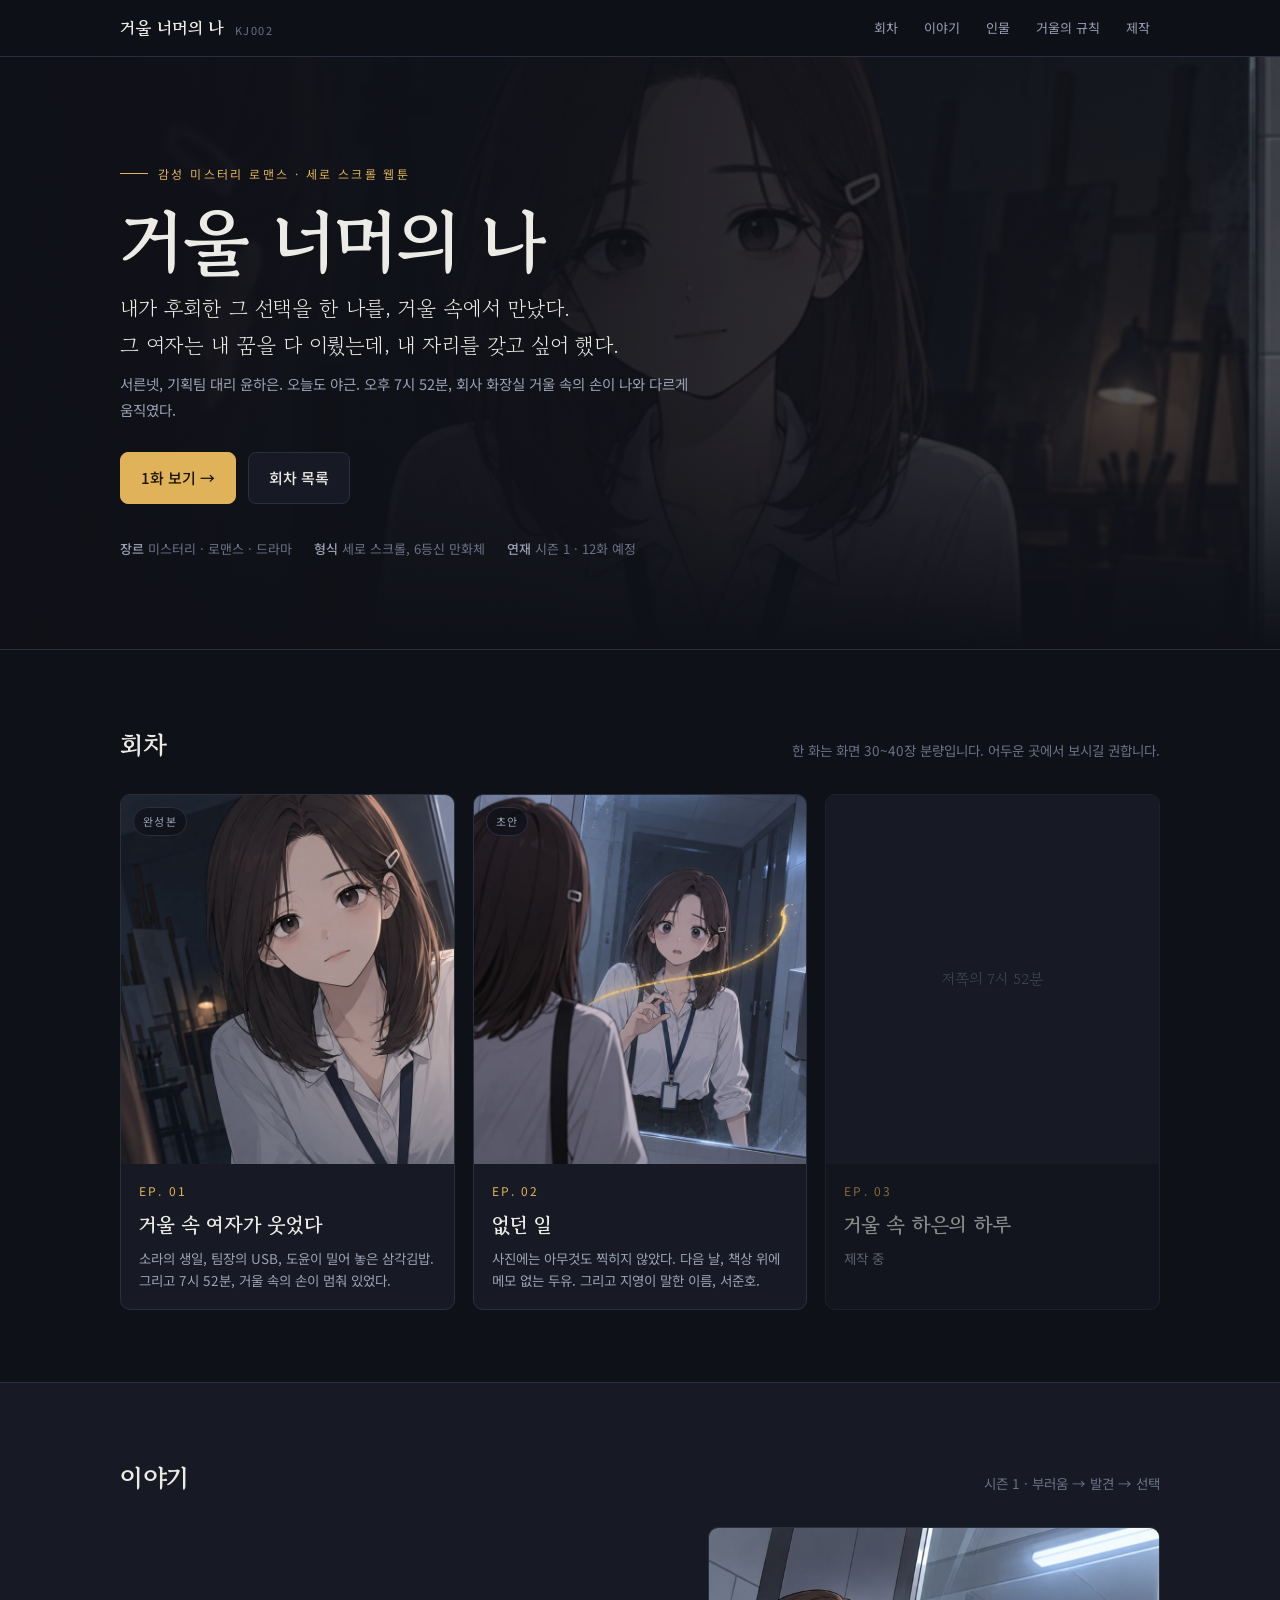
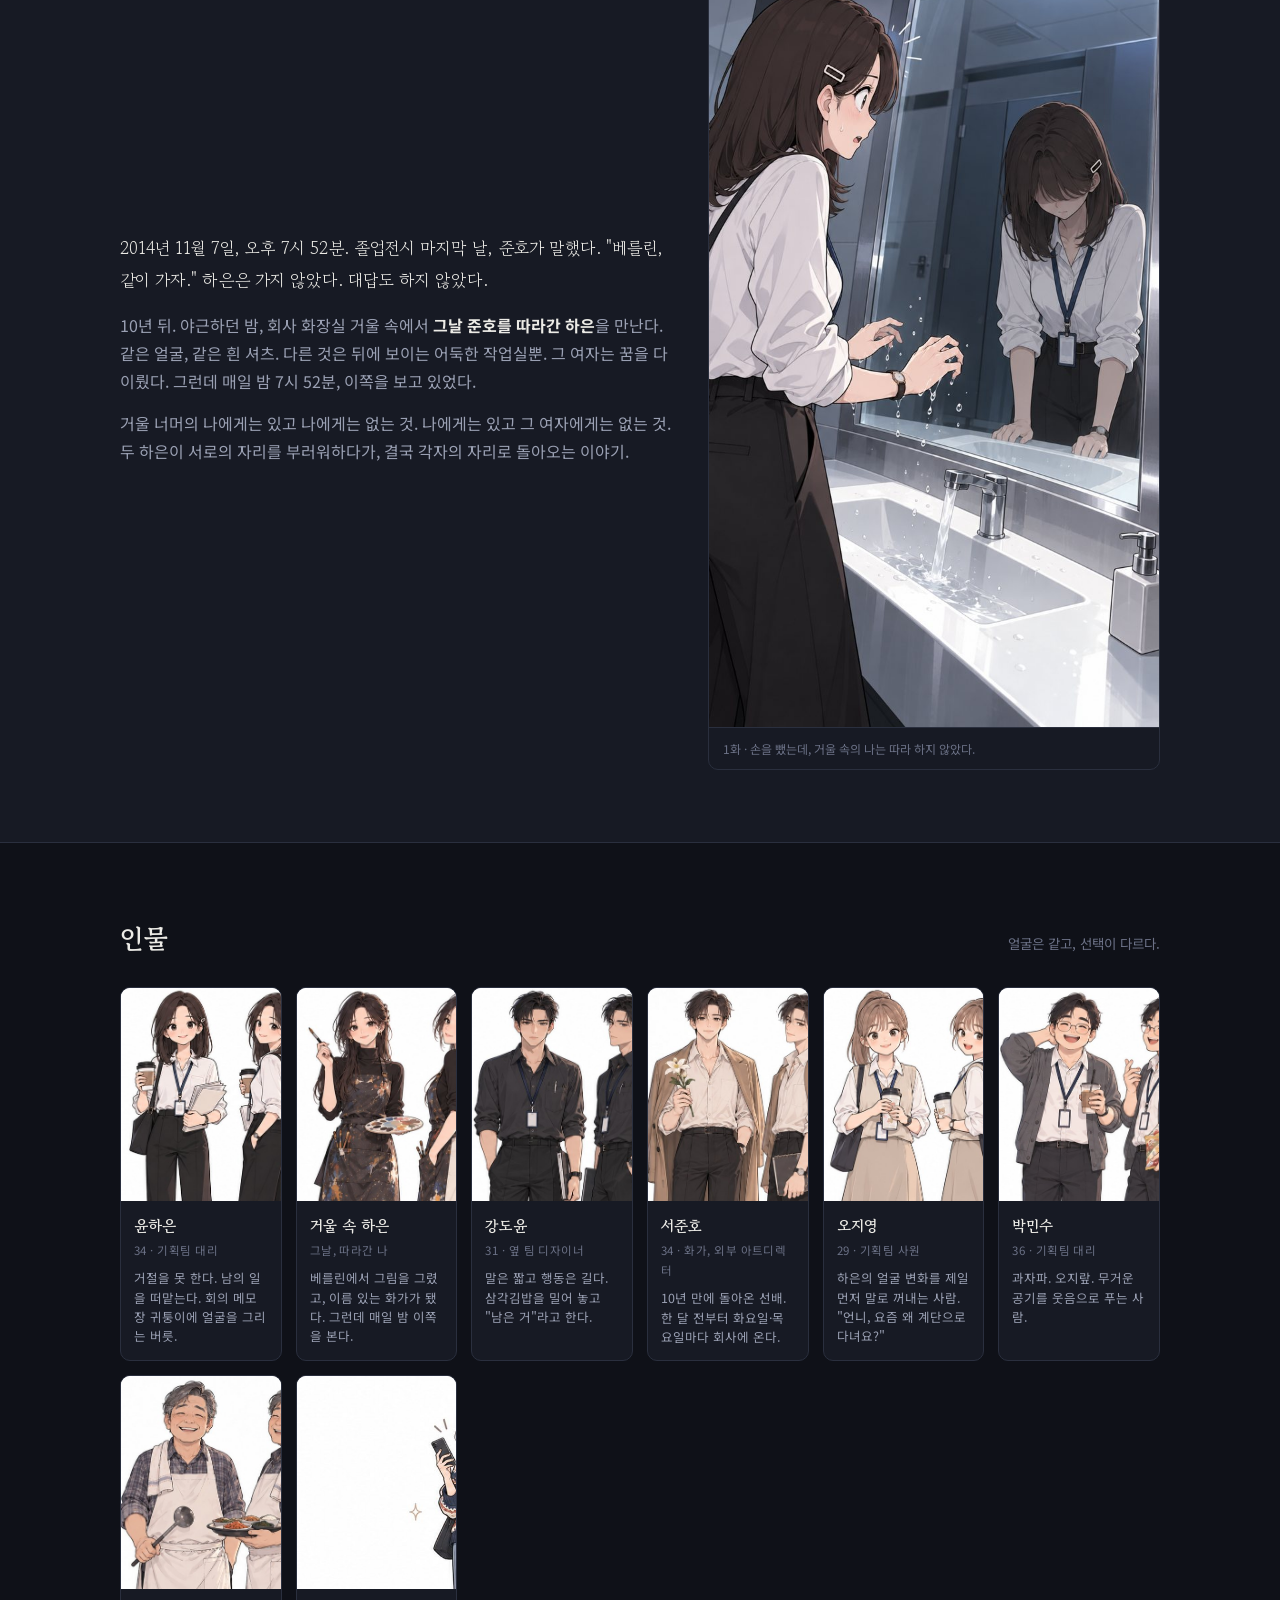
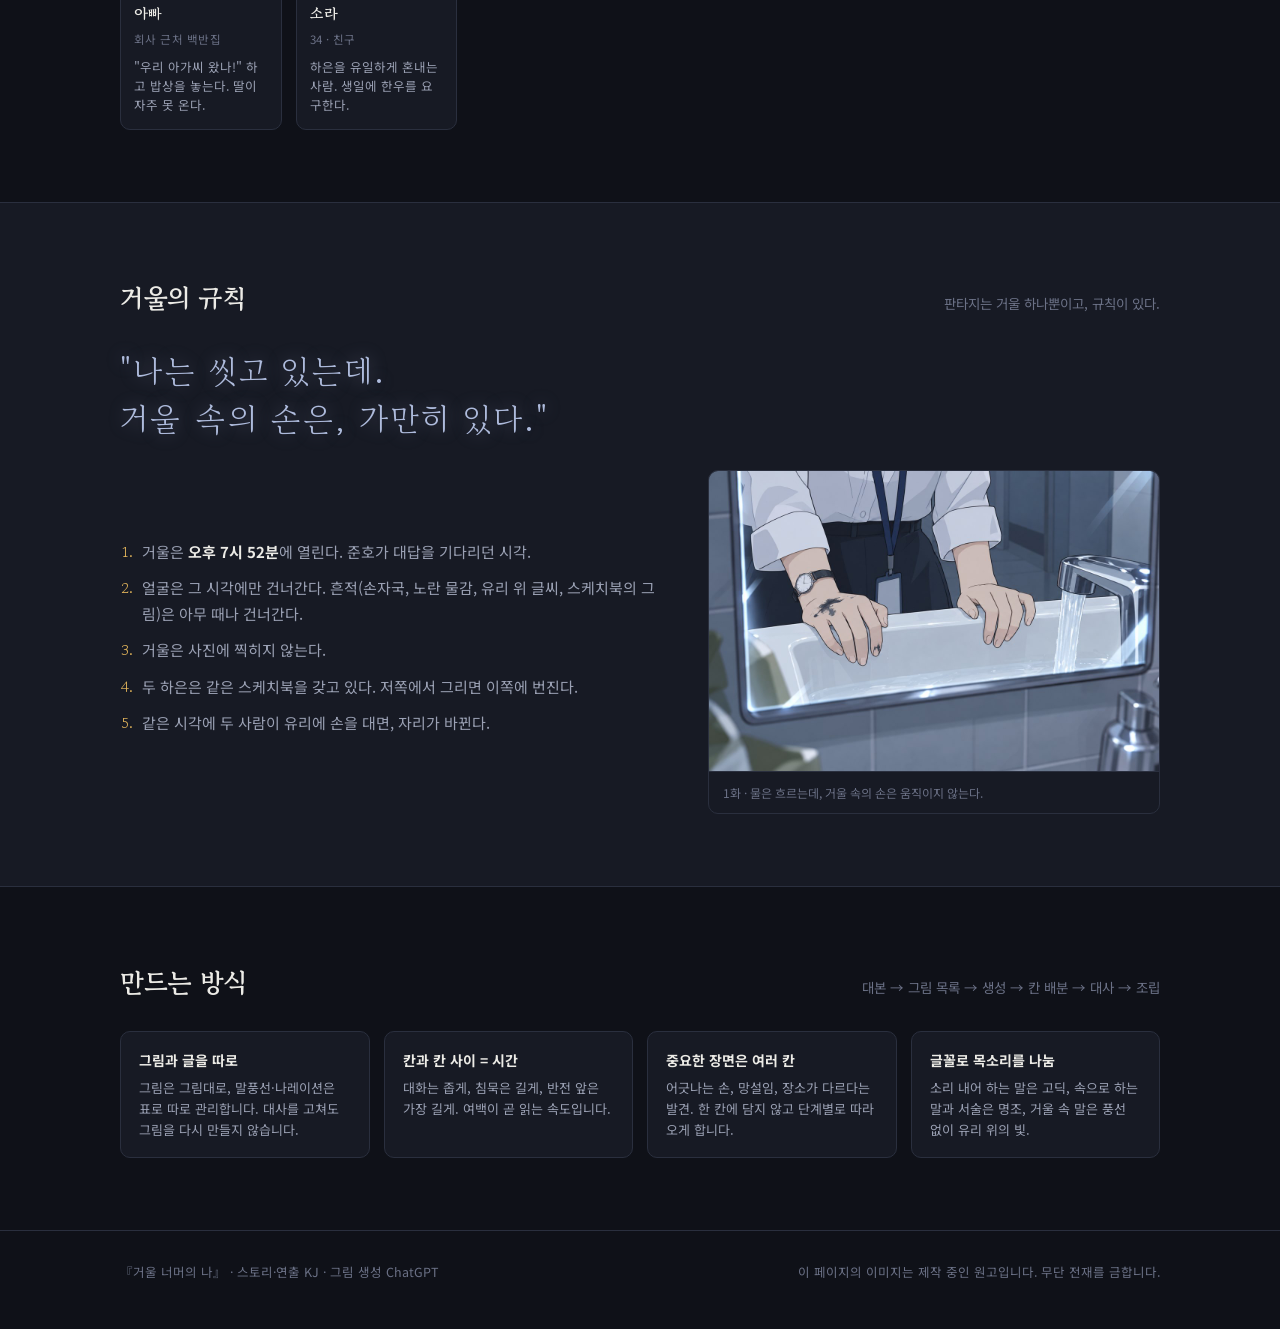
==== web/v1/index.html @ 0a0735a5 "거울 너머의 나 — 1화 완성본, 2화 초안, 소개 페이지 v1 Co-Authored-By: Claude Fable 5.1 <noreply@anthropic.com>" ====
<!doctype html>
<html lang="ko">
<head>
<meta charset="utf-8">
<meta name="viewport" content="width=device-width, initial-scale=1">
<title>거울 너머의 나</title>
<meta name="description" content="야근하던 밤, 회사 화장실 거울 속의 내가 나와 다르게 움직였다. 감성 미스터리 로맨스 웹툰 『거울 너머의 나』 소개 페이지.">
<meta property="og:title" content="거울 너머의 나">
<meta property="og:description" content="내가 후회한 그 선택을 한 나를, 거울 속에서 만났다.">
<meta property="og:image" content="img/hero/mirror.jpg">
<link rel="preconnect" href="https://fonts.googleapis.com">
<link rel="preconnect" href="https://fonts.gstatic.com" crossorigin>
<link href="https://fonts.googleapis.com/css2?family=Gowun+Batang:wght@400;700&family=Noto+Sans+KR:wght@400;500;700&display=swap" rel="stylesheet">
<link rel="stylesheet" href="style.css">
</head>
<body>

<header class="top">
  <div class="wrap">
    <a class="brand" href="./">거울 너머의 나<small>KJ002</small></a>
    <nav class="nav" aria-label="목차">
      <a href="#episodes">회차</a>
      <a href="#story">이야기</a>
      <a href="#cast">인물</a>
      <a href="#mirror">거울의 규칙</a>
      <a href="#how">제작</a>
    </nav>
  </div>
</header>

<section class="hero" style="padding:0">
  <div class="hero-art" role="img" aria-label="거울 속에서 이쪽을 바라보는 하은"></div>
  <div class="wrap">
    <span class="eyebrow">감성 미스터리 로맨스 · 세로 스크롤 웹툰</span>
    <h1 class="title">거울 너머의 나</h1>
    <p class="logline">내가 후회한 그 선택을 한 나를, 거울 속에서 만났다.<br>그 여자는 내 꿈을 다 이뤘는데, 내 자리를 갖고 싶어 했다.</p>
    <p class="sub">서른넷, 기획팀 대리 윤하은. 오늘도 야근. 오후 7시 52분, 회사 화장실 거울 속의 손이 나와 다르게 움직였다.</p>
    <div class="cta">
      <a class="btn primary" href="ep01.html">1화 보기 →</a>
      <a class="btn" href="#episodes">회차 목록</a>
    </div>
    <div class="meta">
      <span><b>장르</b> 미스터리 · 로맨스 · 드라마</span>
      <span><b>형식</b> 세로 스크롤, 6등신 만화체</span>
      <span><b>연재</b> 시즌 1 · 12화 예정</span>
    </div>
  </div>
</section>

<section id="episodes">
  <div class="wrap">
    <div class="sec-head"><h2>회차</h2><p>한 화는 화면 30~40장 분량입니다. 어두운 곳에서 보시길 권합니다.</p></div>
    <div class="episodes">
      <a class="ep" href="ep01.html">
        <span class="tag">완성본</span>
        <div class="cover"><img src="img/hero/ep01-cover.jpg" alt="1화 표지 — 거울 속에서 얼굴을 드는 하은" loading="lazy"></div>
        <div class="body">
          <div class="num">EP. 01</div>
          <h3>거울 속 여자가 웃었다</h3>
          <p>소라의 생일, 팀장의 USB, 도윤이 밀어 놓은 삼각김밥. 그리고 7시 52분, 거울 속의 손이 멈춰 있었다.</p>
        </div>
      </a>
      <a class="ep" href="ep02.html">
        <span class="tag">초안</span>
        <div class="cover"><img src="img/hero/ep02-cover.jpg" alt="2화 표지 — 유리 위에 저절로 써지는 글씨" loading="lazy"></div>
        <div class="body">
          <div class="num">EP. 02</div>
          <h3>없던 일</h3>
          <p>사진에는 아무것도 찍히지 않았다. 다음 날, 책상 위에 메모 없는 두유. 그리고 지영이 말한 이름, 서준호.</p>
        </div>
      </a>
      <div class="ep soon" aria-hidden="true">
        <div class="cover">저쪽의 7시 52분</div>
        <div class="body">
          <div class="num">EP. 03</div>
          <h3>거울 속 하은의 하루</h3>
          <p>제작 중</p>
        </div>
      </div>
    </div>
  </div>
</section>

<section id="story" style="background:var(--ink);border-block:1px solid var(--line)">
  <div class="wrap">
    <div class="sec-head"><h2>이야기</h2><p>시즌 1 · 부러움 → 발견 → 선택</p></div>
    <div class="rules">
      <div>
        <p class="serif" style="font-size:17px;line-height:1.85;margin:0 0 16px">
          2014년 11월 7일, 오후 7시 52분. 졸업전시 마지막 날, 준호가 말했다. "베를린, 같이 가자." 하은은 가지 않았다. 대답도 하지 않았다.
        </p>
        <p style="color:var(--muted);margin:0 0 14px">
          10년 뒤. 야근하던 밤, 회사 화장실 거울 속에서 <b style="color:var(--text)">그날 준호를 따라간 하은</b>을 만난다. 같은 얼굴, 같은 흰 셔츠. 다른 것은 뒤에 보이는 어둑한 작업실뿐. 그 여자는 꿈을 다 이뤘다. 그런데 매일 밤 7시 52분, 이쪽을 보고 있었다.
        </p>
        <p style="color:var(--muted);margin:0">
          거울 너머의 나에게는 있고 나에게는 없는 것. 나에게는 있고 그 여자에게는 없는 것. 두 하은이 서로의 자리를 부러워하다가, 결국 각자의 자리로 돌아오는 이야기.
        </p>
      </div>
      <figure>
        <img src="img/hero/hand.jpg" alt="손을 물에서 뺀 하은과, 따라 하지 않는 거울 속 하은" loading="lazy">
        <figcaption>1화 · 손을 뺐는데, 거울 속의 나는 따라 하지 않았다.</figcaption>
      </figure>
    </div>
  </div>
</section>

<section id="cast">
  <div class="wrap">
    <div class="sec-head"><h2>인물</h2><p>얼굴은 같고, 선택이 다르다.</p></div>
    <div class="cast">
      <div class="who"><div class="face"><img src="img/chars/haeun.jpg" alt="윤하은" loading="lazy"></div><div class="body"><b>윤하은</b><small>34 · 기획팀 대리</small><p>거절을 못 한다. 남의 일을 떠맡는다. 회의 메모장 귀퉁이에 얼굴을 그리는 버릇.</p></div></div>
      <div class="who"><div class="face"><img src="img/chars/mirror.jpg" alt="거울 속 하은" loading="lazy"></div><div class="body"><b>거울 속 하은</b><small>그날, 따라간 나</small><p>베를린에서 그림을 그렸고, 이름 있는 화가가 됐다. 그런데 매일 밤 이쪽을 본다.</p></div></div>
      <div class="who"><div class="face"><img src="img/chars/doyun.jpg" alt="강도윤" loading="lazy"></div><div class="body"><b>강도윤</b><small>31 · 옆 팀 디자이너</small><p>말은 짧고 행동은 길다. 삼각김밥을 밀어 놓고 "남은 거"라고 한다.</p></div></div>
      <div class="who"><div class="face"><img src="img/chars/junho.jpg" alt="서준호" loading="lazy"></div><div class="body"><b>서준호</b><small>34 · 화가, 외부 아트디렉터</small><p>10년 만에 돌아온 선배. 한 달 전부터 화요일·목요일마다 회사에 온다.</p></div></div>
      <div class="who"><div class="face"><img src="img/chars/jiyoung.jpg" alt="오지영" loading="lazy"></div><div class="body"><b>오지영</b><small>29 · 기획팀 사원</small><p>하은의 얼굴 변화를 제일 먼저 말로 꺼내는 사람. "언니, 요즘 왜 계단으로 다녀요?"</p></div></div>
      <div class="who"><div class="face"><img src="img/chars/minsu.jpg" alt="박민수" loading="lazy"></div><div class="body"><b>박민수</b><small>36 · 기획팀 대리</small><p>과자파. 오지랖. 무거운 공기를 웃음으로 푸는 사람.</p></div></div>
      <div class="who"><div class="face"><img src="img/chars/appa.jpg" alt="아빠" loading="lazy"></div><div class="body"><b>아빠</b><small>회사 근처 백반집</small><p>"우리 아가씨 왔나!" 하고 밥상을 놓는다. 딸이 자주 못 온다.</p></div></div>
      <div class="who"><div class="face"><img src="img/chars/sora.jpg" alt="소라" loading="lazy"></div><div class="body"><b>소라</b><small>34 · 친구</small><p>하은을 유일하게 혼내는 사람. 생일에 한우를 요구한다.</p></div></div>
    </div>
  </div>
</section>

<section id="mirror" style="background:var(--ink);border-block:1px solid var(--line)">
  <div class="wrap">
    <div class="sec-head"><h2>거울의 규칙</h2><p>판타지는 거울 하나뿐이고, 규칙이 있다.</p></div>
    <p class="quote">"나는 씻고 있는데.<br>거울 속의 손은, 가만히 있다."</p>
    <div class="rules">
      <ol>
        <li>거울은 <b style="color:var(--text)">오후 7시 52분</b>에 열린다. 준호가 대답을 기다리던 시각.</li>
        <li>얼굴은 그 시각에만 건너간다. 흔적(손자국, 노란 물감, 유리 위 글씨, 스케치북의 그림)은 아무 때나 건너간다.</li>
        <li>거울은 사진에 찍히지 않는다.</li>
        <li>두 하은은 같은 스케치북을 갖고 있다. 저쪽에서 그리면 이쪽에 번진다.</li>
        <li>같은 시각에 두 사람이 유리에 손을 대면, 자리가 바뀐다.</li>
      </ol>
      <figure>
        <img src="img/hero/sink.jpg" alt="거울 속, 세면대에 가만히 얹힌 손" loading="lazy">
        <figcaption>1화 · 물은 흐르는데, 거울 속의 손은 움직이지 않는다.</figcaption>
      </figure>
    </div>
  </div>
</section>

<section id="how">
  <div class="wrap">
    <div class="sec-head"><h2>만드는 방식</h2><p>대본 → 그림 목록 → 생성 → 칸 배분 → 대사 → 조립</p></div>
    <div class="how">
      <div><b>그림과 글을 따로</b><p>그림은 그림대로, 말풍선·나레이션은 표로 따로 관리합니다. 대사를 고쳐도 그림을 다시 만들지 않습니다.</p></div>
      <div><b>칸과 칸 사이 = 시간</b><p>대화는 좁게, 침묵은 길게, 반전 앞은 가장 길게. 여백이 곧 읽는 속도입니다.</p></div>
      <div><b>중요한 장면은 여러 칸</b><p>어긋나는 손, 망설임, 장소가 다르다는 발견. 한 칸에 담지 않고 단계별로 따라오게 합니다.</p></div>
      <div><b>글꼴로 목소리를 나눔</b><p>소리 내어 하는 말은 고딕, 속으로 하는 말과 서술은 명조, 거울 속 말은 풍선 없이 유리 위의 빛.</p></div>
    </div>
  </div>
</section>

<footer>
  <div class="wrap">
    <span>『거울 너머의 나』 · 스토리·연출 KJ · 그림 생성 ChatGPT</span>
    <span>이 페이지의 이미지는 제작 중인 원고입니다. 무단 전재를 금합니다.</span>
  </div>
</footer>

</body>
</html>
---- web/v1/style.css ----
/* 『거울 너머의 나』 소개 페이지 v1 — 밤의 사무실과 거울 너머의 램프 하나 */
:root{
  --night:#0f1118;      /* 페이지 바탕: 형광등 꺼진 사무실 */
  --ink:#171a24;        /* 카드·패널 */
  --ink-2:#1f2330;
  --line:#2a2f3e;
  --text:#ecebe6;
  --muted:#9aa0b3;
  --dim:#6b7186;
  --lamp:#e0b35a;       /* 거울 너머의 스탠드 불빛 */
  --lamp-soft:rgba(224,179,90,.14);
  --glass:#aebbdc;      /* 유리 위 글씨 */
  --max:1080px;
  color-scheme:dark;
}
*{box-sizing:border-box}
html{scroll-behavior:smooth}
body{margin:0;background:var(--night);color:var(--text);
  font-family:"Noto Sans KR",-apple-system,"Apple SD Gothic Neo",system-ui,sans-serif;
  font-size:16px;line-height:1.75;-webkit-font-smoothing:antialiased}
a{color:inherit}
img{max-width:100%;display:block}
.serif{font-family:"Gowun Batang","Apple Myungjo",serif}
.wrap{max-width:var(--max);margin:0 auto;padding-inline:20px}

/* ── 상단 */
.top{position:sticky;top:0;z-index:20;background:rgba(15,17,24,.82);backdrop-filter:blur(10px);border-bottom:1px solid var(--line)}
.top .wrap{display:flex;align-items:center;justify-content:space-between;gap:16px;height:56px}
.brand{font-family:"Gowun Batang",serif;font-weight:700;font-size:17px;letter-spacing:.02em;text-decoration:none}
.brand small{font-family:"Noto Sans KR",sans-serif;font-weight:400;font-size:11px;color:var(--dim);margin-left:10px;letter-spacing:.14em}
.nav{display:flex;gap:6px;flex-wrap:wrap}
.nav a{font-size:13px;color:var(--muted);text-decoration:none;padding:6px 10px;border-radius:999px}
.nav a:hover,.nav a[aria-current]{color:var(--text);background:var(--ink-2)}

/* ── 히어로 */
.hero{position:relative;overflow:hidden;border-bottom:1px solid var(--line)}
.hero-art{position:absolute;inset:0;background:url(img/hero/mirror.jpg) center 30%/cover no-repeat;opacity:.55;filter:saturate(.85)}
.hero-art::after{content:"";position:absolute;inset:0;
  background:linear-gradient(90deg,rgba(15,17,24,.96) 0%,rgba(15,17,24,.86) 42%,rgba(15,17,24,.35) 100%),
             linear-gradient(180deg,rgba(15,17,24,0) 55%,var(--night) 100%)}
.hero .wrap{position:relative;padding-block:96px 88px;max-width:var(--max)}
.eyebrow{display:inline-flex;align-items:center;gap:10px;font-size:12px;letter-spacing:.2em;color:var(--lamp);text-transform:uppercase}
.eyebrow::before{content:"";width:28px;height:1px;background:var(--lamp)}
h1.title{font-family:"Gowun Batang",serif;font-weight:700;font-size:clamp(40px,7vw,72px);line-height:1.08;margin:18px 0 10px;letter-spacing:-.01em;text-wrap:balance}
.logline{font-family:"Gowun Batang",serif;font-size:clamp(17px,2.2vw,21px);color:var(--text);max-width:34em;margin:0 0 8px;text-wrap:balance}
.sub{color:var(--muted);font-size:14.5px;max-width:40em;margin:0 0 30px}
.cta{display:flex;flex-wrap:wrap;gap:12px}
.btn{display:inline-flex;align-items:center;gap:8px;padding:12px 20px;border-radius:8px;text-decoration:none;font-weight:500;font-size:15px;border:1px solid var(--line);color:var(--text);background:var(--ink)}
.btn.primary{background:var(--lamp);color:#1a1405;border-color:var(--lamp)}
.btn.primary:hover{filter:brightness(1.06)}
.btn:hover{border-color:var(--muted)}
.meta{display:flex;flex-wrap:wrap;gap:8px 22px;margin-top:34px;font-size:13px;color:var(--dim)}
.meta b{color:var(--muted);font-weight:500}

/* ── 섹션 공통 */
section{padding-block:72px}
.sec-head{display:flex;align-items:baseline;justify-content:space-between;gap:16px;margin-bottom:26px;flex-wrap:wrap}
h2{font-family:"Gowun Batang",serif;font-size:26px;font-weight:700;margin:0;letter-spacing:-.01em}
.sec-head p{margin:0;color:var(--dim);font-size:13.5px}

/* ── 회차 */
.episodes{display:grid;grid-template-columns:repeat(auto-fit,minmax(280px,1fr));gap:18px}
.ep{position:relative;display:block;text-decoration:none;background:var(--ink);border:1px solid var(--line);border-radius:10px;overflow:hidden;transition:transform .2s,border-color .2s}
.ep:hover{transform:translateY(-3px);border-color:var(--muted)}
.ep .cover{aspect-ratio:9/10;overflow:hidden;background:var(--ink-2)}
.ep .cover img{width:100%;height:100%;object-fit:cover;object-position:center 30%;transition:transform .5s}
.ep:hover .cover img{transform:scale(1.03)}
.ep .body{padding:16px 18px 18px}
.ep .num{font-size:12px;letter-spacing:.18em;color:var(--lamp)}
.ep h3{font-family:"Gowun Batang",serif;font-size:20px;margin:6px 0 6px;font-weight:700}
.ep p{margin:0;color:var(--muted);font-size:13.5px;line-height:1.6}
.ep .tag{position:absolute;top:12px;left:12px;font-size:11px;letter-spacing:.12em;padding:4px 9px;border-radius:999px;background:rgba(15,17,24,.75);border:1px solid var(--line);color:var(--muted)}
.ep.soon{opacity:.55;pointer-events:none}
.ep.soon .cover{display:grid;place-items:center;color:var(--dim);font-family:"Gowun Batang",serif;font-size:15px}

/* ── 인물 */
.cast{display:grid;grid-template-columns:repeat(auto-fit,minmax(150px,1fr));gap:14px}
.who{background:var(--ink);border:1px solid var(--line);border-radius:10px;overflow:hidden}
.who .face{aspect-ratio:3/4;overflow:hidden;background:#fff}
.who .face img{width:100%;height:100%;object-fit:cover;object-position:top}
.who .body{padding:12px 13px 14px}
.who b{font-family:"Gowun Batang",serif;font-size:15px;display:block}
.who small{display:block;color:var(--dim);font-size:11.5px;margin-top:1px;letter-spacing:.04em}
.who p{margin:8px 0 0;font-size:12.5px;color:var(--muted);line-height:1.55}

/* ── 세계관: 거울의 규칙 */
.rules{display:grid;grid-template-columns:1.1fr .9fr;gap:36px;align-items:center}
.rules ol{margin:0;padding-left:1.2em;color:var(--muted);font-size:15px}
.rules li{margin:0 0 10px;padding-left:4px}
.rules li::marker{color:var(--lamp);font-family:"Gowun Batang",serif}
.rules figure{margin:0;border-radius:10px;overflow:hidden;border:1px solid var(--line);background:var(--ink)}
.rules figcaption{padding:10px 14px;font-size:12px;color:var(--dim);border-top:1px solid var(--line)}
.quote{font-family:"Gowun Batang",serif;font-size:clamp(22px,3.4vw,32px);line-height:1.5;color:var(--glass);letter-spacing:.06em;margin:0 0 28px;text-wrap:balance;
  text-shadow:0 0 18px rgba(174,187,220,.35)}

/* ── 제작 방식 */
.how{display:grid;grid-template-columns:repeat(auto-fit,minmax(220px,1fr));gap:14px}
.how div{background:var(--ink);border:1px solid var(--line);border-radius:10px;padding:16px 18px}
.how b{display:block;font-size:14px;margin-bottom:6px}
.how p{margin:0;font-size:13px;color:var(--muted);line-height:1.6}

footer{border-top:1px solid var(--line);padding-block:30px 46px;color:var(--dim);font-size:12.5px}
footer .wrap{display:flex;flex-wrap:wrap;gap:8px 24px;justify-content:space-between}

/* ── 뷰어 */
body.reader{background:#0a0b10}
.reader-top{position:sticky;top:0;z-index:20;background:rgba(10,11,16,.85);backdrop-filter:blur(10px);border-bottom:1px solid var(--line)}
.reader-top .wrap{display:flex;align-items:center;justify-content:space-between;height:52px;gap:12px;max-width:760px}
.reader-top .t{font-family:"Gowun Batang",serif;font-size:15px}
.reader-top .t small{color:var(--dim);font-family:"Noto Sans KR",sans-serif;font-size:12px;margin-left:8px}
.reader-top a{font-size:13px;color:var(--muted);text-decoration:none}
.strip{max-width:720px;margin:0 auto;padding:0}
.strip img{width:100%;height:auto;display:block}
.reader-nav{max-width:720px;margin:0 auto;padding:36px 20px 70px;display:flex;justify-content:space-between;gap:12px;flex-wrap:wrap}
.reader-nav .btn{flex:1;justify-content:center;min-width:140px}
.reader-note{max-width:720px;margin:0 auto;padding:18px 20px 0;font-size:12.5px;color:var(--dim)}
.totop{position:fixed;right:18px;bottom:18px;width:42px;height:42px;border-radius:50%;background:var(--ink);border:1px solid var(--line);color:var(--muted);display:grid;place-items:center;text-decoration:none;font-size:18px}

@media (max-width:760px){
  .hero .wrap{padding-block:64px 56px}
  .rules{grid-template-columns:1fr}
  section{padding-block:52px}
  .nav a{padding:6px 8px}
}
@media (prefers-reduced-motion:reduce){*{transition:none!important;scroll-behavior:auto}}
:focus-visible{outline:2px solid var(--lamp);outline-offset:2px}
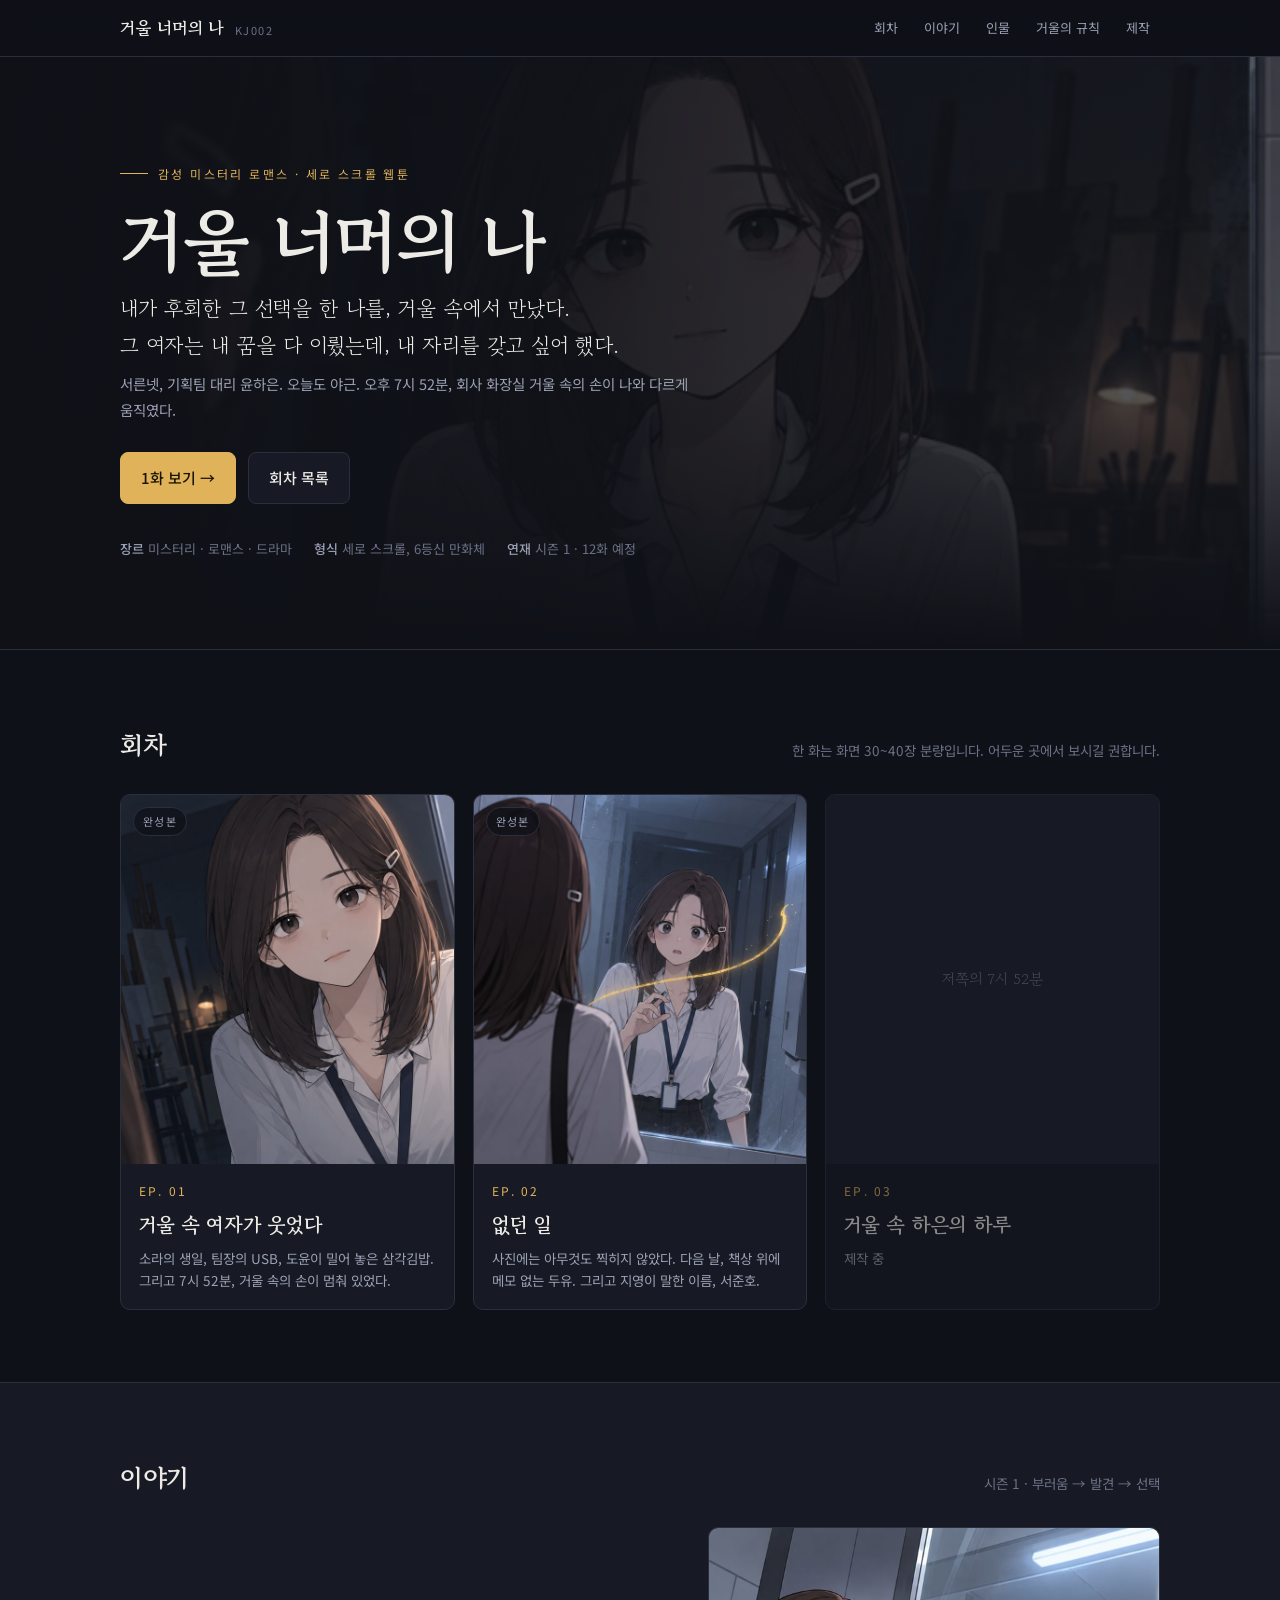
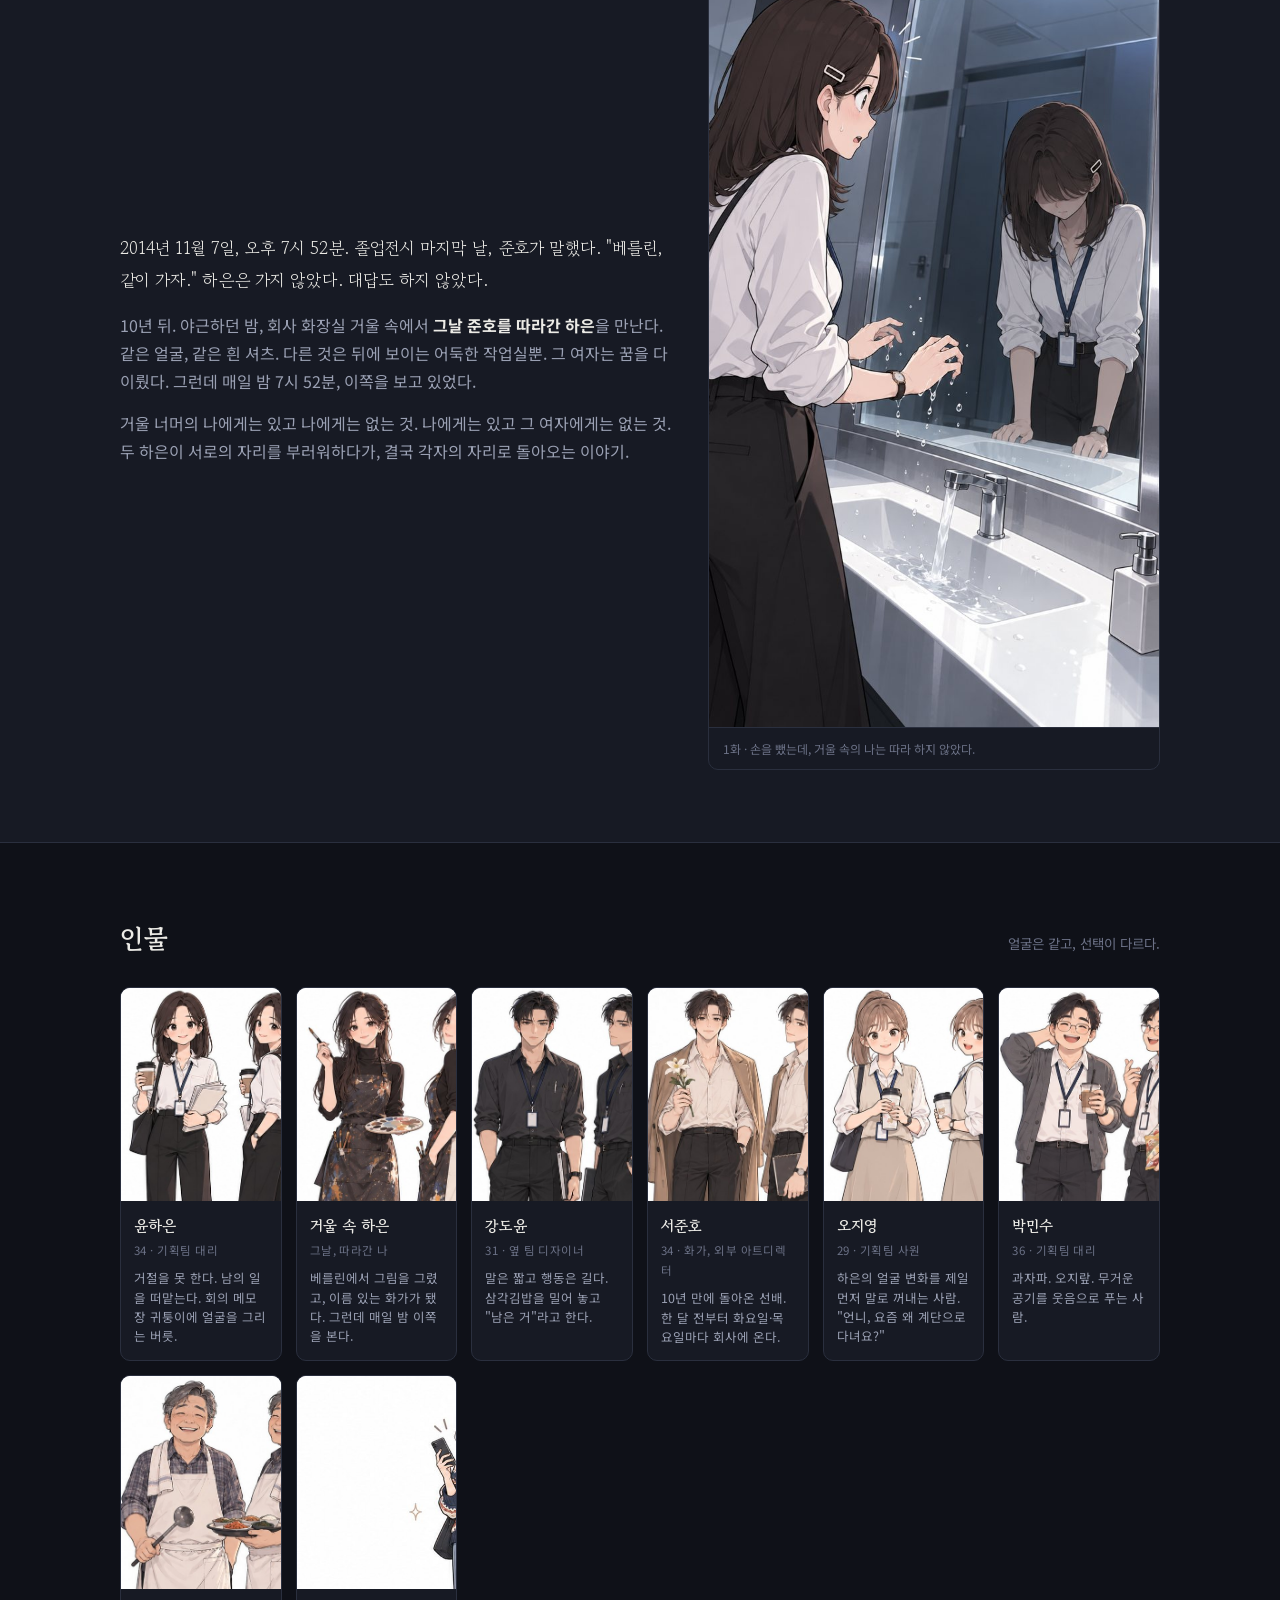
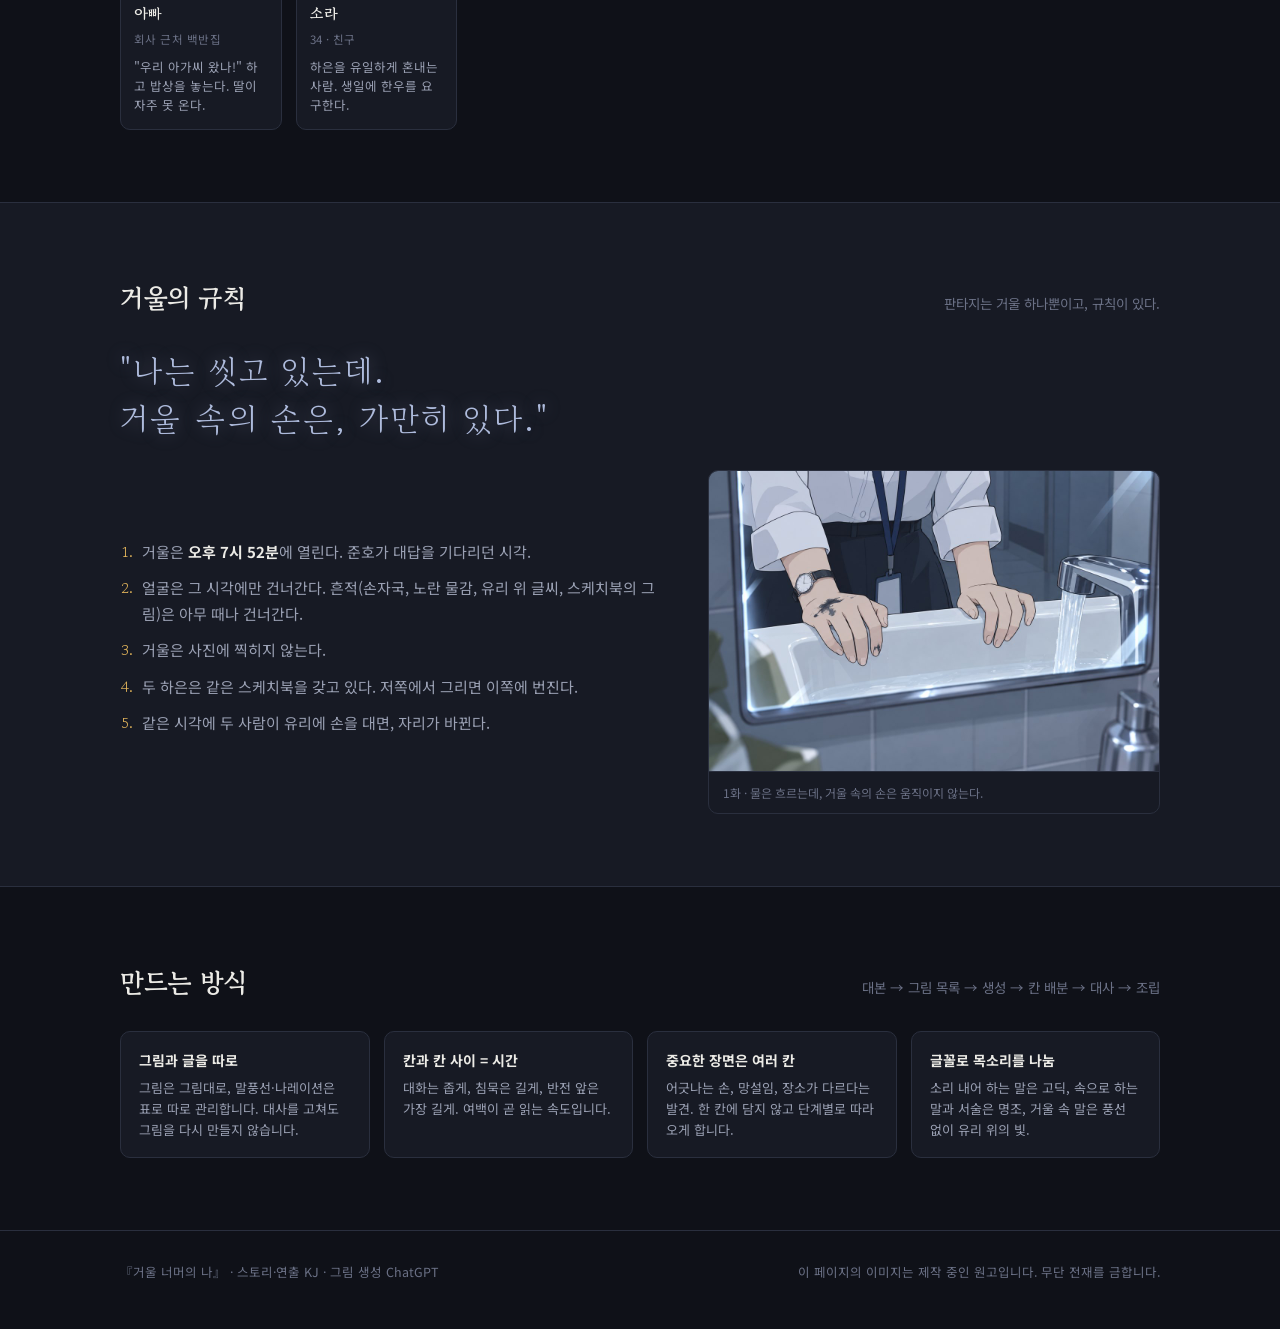
==== commit 5ec0c2d3: "2화 완성 — 물감 클로즈업·회상·놀람·서리 글씨·도윤 엔딩" ====
--- a/web/v1/index.html
+++ b/web/v1/index.html
@@ -61,7 +61,7 @@
         </div>
       </a>
       <a class="ep" href="ep02.html">
-        <span class="tag">초안</span>
+        <span class="tag">완성본</span>
         <div class="cover"><img src="img/hero/ep02-cover.jpg" alt="2화 표지 — 유리 위에 저절로 써지는 글씨" loading="lazy"></div>
         <div class="body">
           <div class="num">EP. 02</div>
